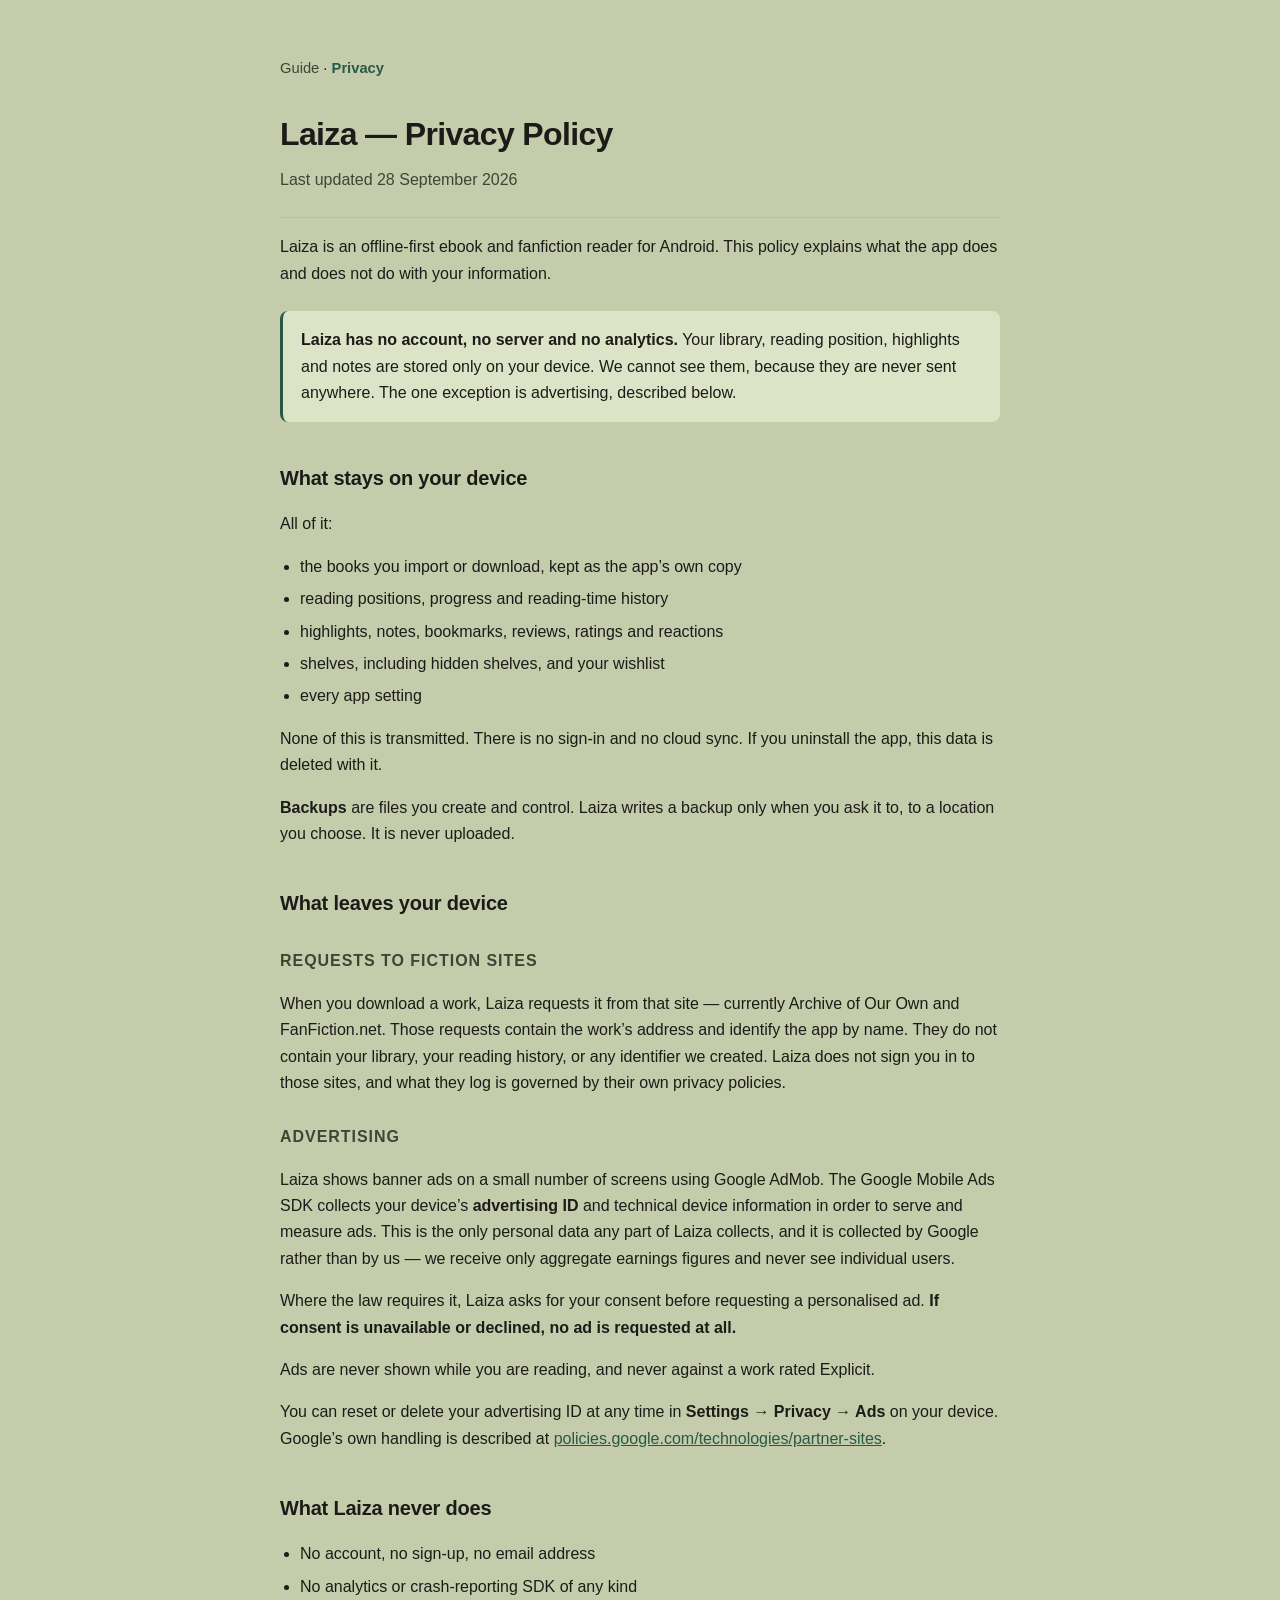
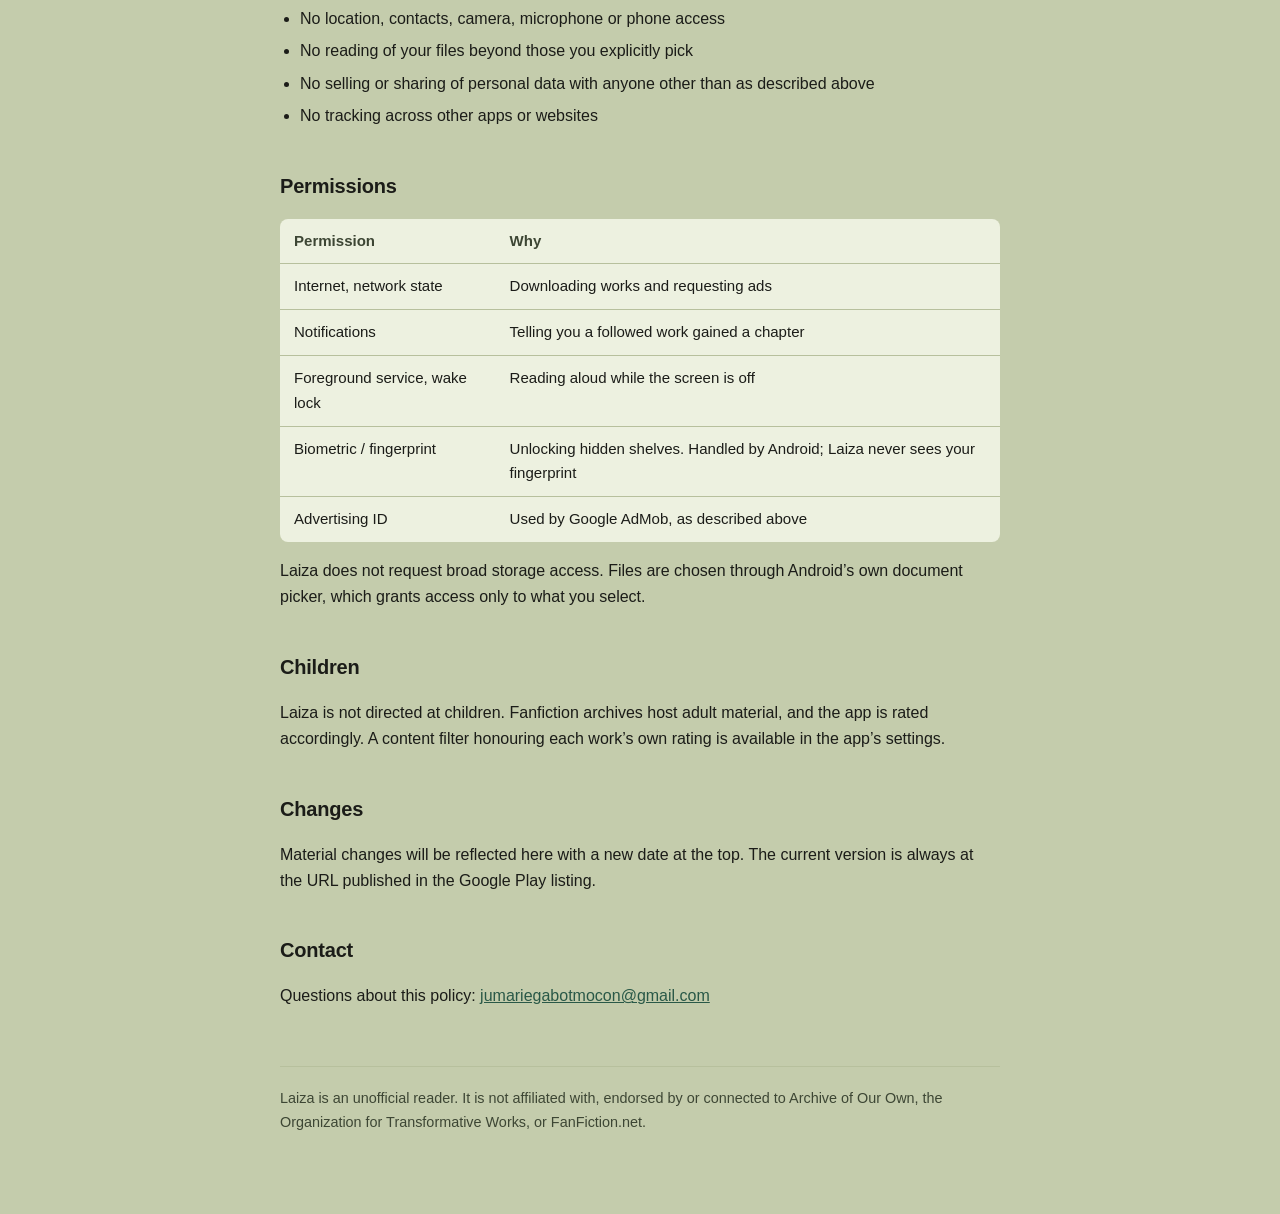
==== privacy.html @ 1eb4a575 "Laiza's public pages: user guide and privacy policy Static HTML, one shared stylesheet, no build ste" ====
<!DOCTYPE html>
<html lang="en">
<head>
<meta charset="utf-8">
<meta name="viewport" content="width=device-width, initial-scale=1">
<title>Laiza — Privacy Policy</title>
<meta name="description" content="Privacy policy for Laiza, an offline-first ebook and fanfiction reader for Android.">
<link rel="stylesheet" href="style.css">
</head>
<body>
<div class="wrap">
<nav><a href="./">Guide</a> · <a href="privacy.html" aria-current="page">Privacy</a></nav>
<header>
  <h1>Laiza — Privacy Policy</h1>
  <p class="sub">Last updated 28 September 2026</p>
</header>

<p>Laiza is an offline-first ebook and fanfiction reader for Android. This policy explains what the app does and does not do with your information.</p>

<div class="lede">
  <p><strong>Laiza has no account, no server and no analytics.</strong> Your library, reading position, highlights and notes are stored only on your device. We cannot see them, because they are never sent anywhere. The one exception is advertising, described below.</p>
</div>

<h2>What stays on your device</h2>
<p>All of it:</p>
<ul>
  <li>the books you import or download, kept as the app’s own copy</li>
  <li>reading positions, progress and reading-time history</li>
  <li>highlights, notes, bookmarks, reviews, ratings and reactions</li>
  <li>shelves, including hidden shelves, and your wishlist</li>
  <li>every app setting</li>
</ul>
<p>None of this is transmitted. There is no sign-in and no cloud sync. If you uninstall the app, this data is deleted with it.</p>
<p><strong>Backups</strong> are files you create and control. Laiza writes a backup only when you ask it to, to a location you choose. It is never uploaded.</p>

<h2>What leaves your device</h2>
<h3>Requests to fiction sites</h3>
<p>When you download a work, Laiza requests it from that site — currently Archive of Our Own and FanFiction.net. Those requests contain the work’s address and identify the app by name. They do not contain your library, your reading history, or any identifier we created. Laiza does not sign you in to those sites, and what they log is governed by their own privacy policies.</p>

<h3>Advertising</h3>
<p>Laiza shows banner ads on a small number of screens using Google AdMob. The Google Mobile Ads SDK collects your device’s <strong>advertising ID</strong> and technical device information in order to serve and measure ads. This is the only personal data any part of Laiza collects, and it is collected by Google rather than by us — we receive only aggregate earnings figures and never see individual users.</p>
<p>Where the law requires it, Laiza asks for your consent before requesting a personalised ad. <strong>If consent is unavailable or declined, no ad is requested at all.</strong></p>
<p>Ads are never shown while you are reading, and never against a work rated Explicit.</p>
<p>You can reset or delete your advertising ID at any time in <strong>Settings → Privacy → Ads</strong> on your device. Google’s own handling is described at <a href="https://policies.google.com/technologies/partner-sites">policies.google.com/technologies/partner-sites</a>.</p>

<h2>What Laiza never does</h2>
<ul>
  <li>No account, no sign-up, no email address</li>
  <li>No analytics or crash-reporting SDK of any kind</li>
  <li>No location, contacts, camera, microphone or phone access</li>
  <li>No reading of your files beyond those you explicitly pick</li>
  <li>No selling or sharing of personal data with anyone other than as described above</li>
  <li>No tracking across other apps or websites</li>
</ul>

<h2>Permissions</h2>
<table>
  <tr><th>Permission</th><th>Why</th></tr>
  <tr><td>Internet, network state</td><td>Downloading works and requesting ads</td></tr>
  <tr><td>Notifications</td><td>Telling you a followed work gained a chapter</td></tr>
  <tr><td>Foreground service, wake lock</td><td>Reading aloud while the screen is off</td></tr>
  <tr><td>Biometric / fingerprint</td><td>Unlocking hidden shelves. Handled by Android; Laiza never sees your fingerprint</td></tr>
  <tr><td>Advertising ID</td><td>Used by Google AdMob, as described above</td></tr>
</table>
<p>Laiza does not request broad storage access. Files are chosen through Android’s own document picker, which grants access only to what you select.</p>

<h2>Children</h2>
<p>Laiza is not directed at children. Fanfiction archives host adult material, and the app is rated accordingly. A content filter honouring each work’s own rating is available in the app’s settings.</p>

<h2>Changes</h2>
<p>Material changes will be reflected here with a new date at the top. The current version is always at the URL published in the Google Play listing.</p>

<h2>Contact</h2>
<p>Questions about this policy: <a href="mailto:jumariegabotmocon@gmail.com">jumariegabotmocon@gmail.com</a></p>

<footer>
  Laiza is an unofficial reader. It is not affiliated with, endorsed by or connected to
  Archive of Our Own, the Organization for Transformative Works, or FanFiction.net.
</footer>
</div>
</body>
</html>
---- style.css ----
:root{
    --page:#C4CCAC; --surface:#EDF1E0; --ink:#1B1C18; --muted:#3D4634;
    --accent:#295847; --rule:#B7C09D; --card:#DCE3C6;
  }
  @media (prefers-color-scheme: dark){
    :root:not([data-theme="light"]){
      --page:#141A12; --surface:#1C241A; --ink:#EDF1E0; --muted:#A9B79A;
      --accent:#8FAE6F; --rule:#2C3828; --card:#222B20;
    }
  }
  :root[data-theme="dark"]{
    --page:#141A12; --surface:#1C241A; --ink:#EDF1E0; --muted:#A9B79A;
    --accent:#8FAE6F; --rule:#2C3828; --card:#222B20;
  }
  *{box-sizing:border-box}
  body{
    margin:0; background:var(--page); color:var(--ink);
    font:16px/1.65 -apple-system,BlinkMacSystemFont,"Segoe UI",Roboto,Helvetica,Arial,sans-serif;
    padding:0 16px;
  }
  .wrap{max-width:720px;margin:0 auto;padding:56px 0 80px}
  header{border-bottom:1px solid var(--rule);padding-bottom:24px;margin-bottom:8px}
  h1{font-size:2rem;margin:0 0 6px;letter-spacing:-.02em}
  .sub{color:var(--muted);margin:0}
  h2{font-size:1.25rem;margin:40px 0 10px;letter-spacing:-.01em}
  h3{font-size:1rem;margin:28px 0 6px;color:var(--muted);text-transform:uppercase;letter-spacing:.06em}
  p,li{color:var(--ink)}
  a{color:var(--accent)}
  .lede{background:var(--card);border-left:3px solid var(--accent);padding:16px 18px;border-radius:8px;margin:24px 0}
  .lede p{margin:0}
  table{width:100%;border-collapse:collapse;margin:16px 0;background:var(--surface);border-radius:8px;overflow:hidden}
  th,td{text-align:left;padding:10px 14px;border-bottom:1px solid var(--rule);font-size:.94rem;vertical-align:top}
  th{color:var(--muted);font-weight:600}
  tr:last-child td{border-bottom:none}
  ul{padding-left:20px}
  li{margin:6px 0}
  footer{margin-top:56px;padding-top:20px;border-top:1px solid var(--rule);color:var(--muted);font-size:.9rem}
  strong{font-weight:650}

nav{font-size:.92rem;margin-bottom:28px}
nav a{color:var(--muted);text-decoration:none;border-bottom:1px solid transparent}
nav a:hover{border-bottom-color:var(--accent);color:var(--accent)}
nav a[aria-current]{color:var(--accent);font-weight:600}
.step{background:var(--surface);border-radius:10px;padding:14px 18px;margin:12px 0}
.step b{display:block;margin-bottom:2px}
.note{border-left:3px solid var(--accent);background:var(--card);padding:14px 18px;border-radius:8px;margin:20px 0}
.note p{margin:0}
.note p + p{margin-top:8px}
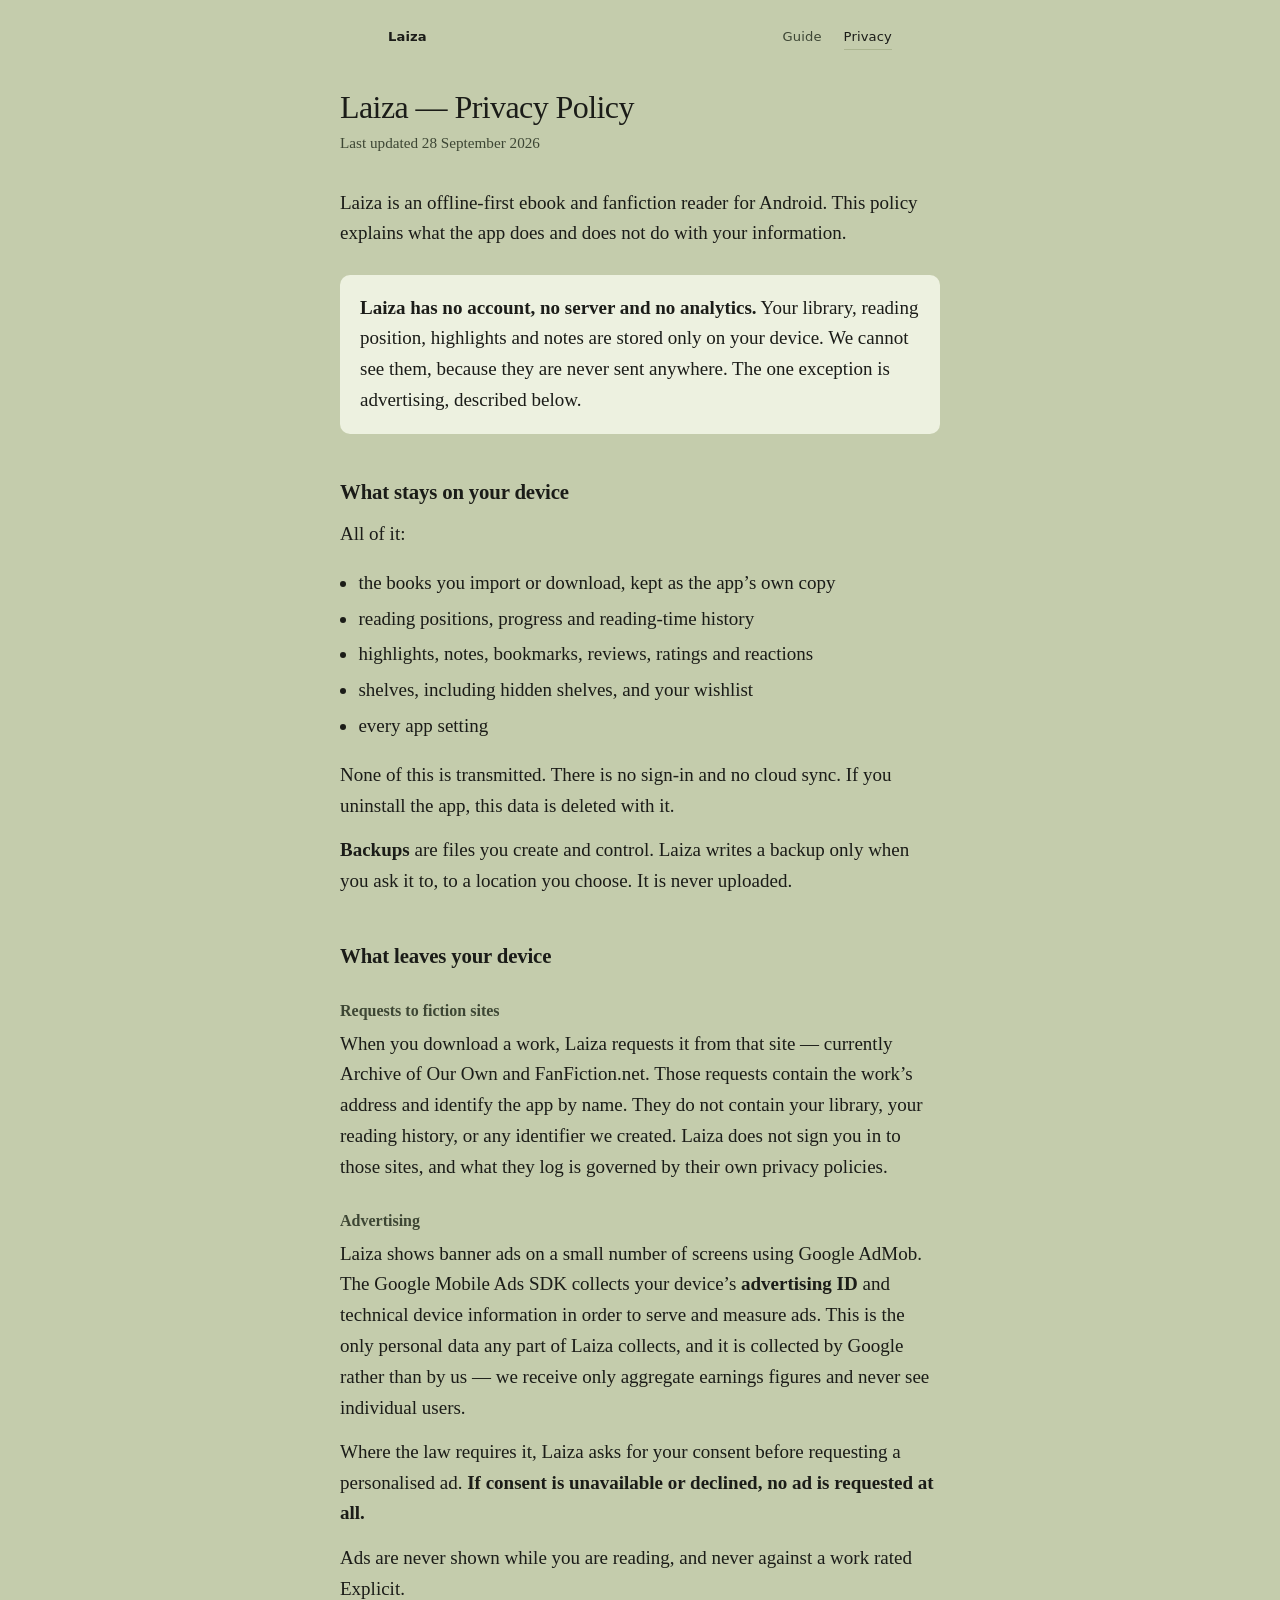
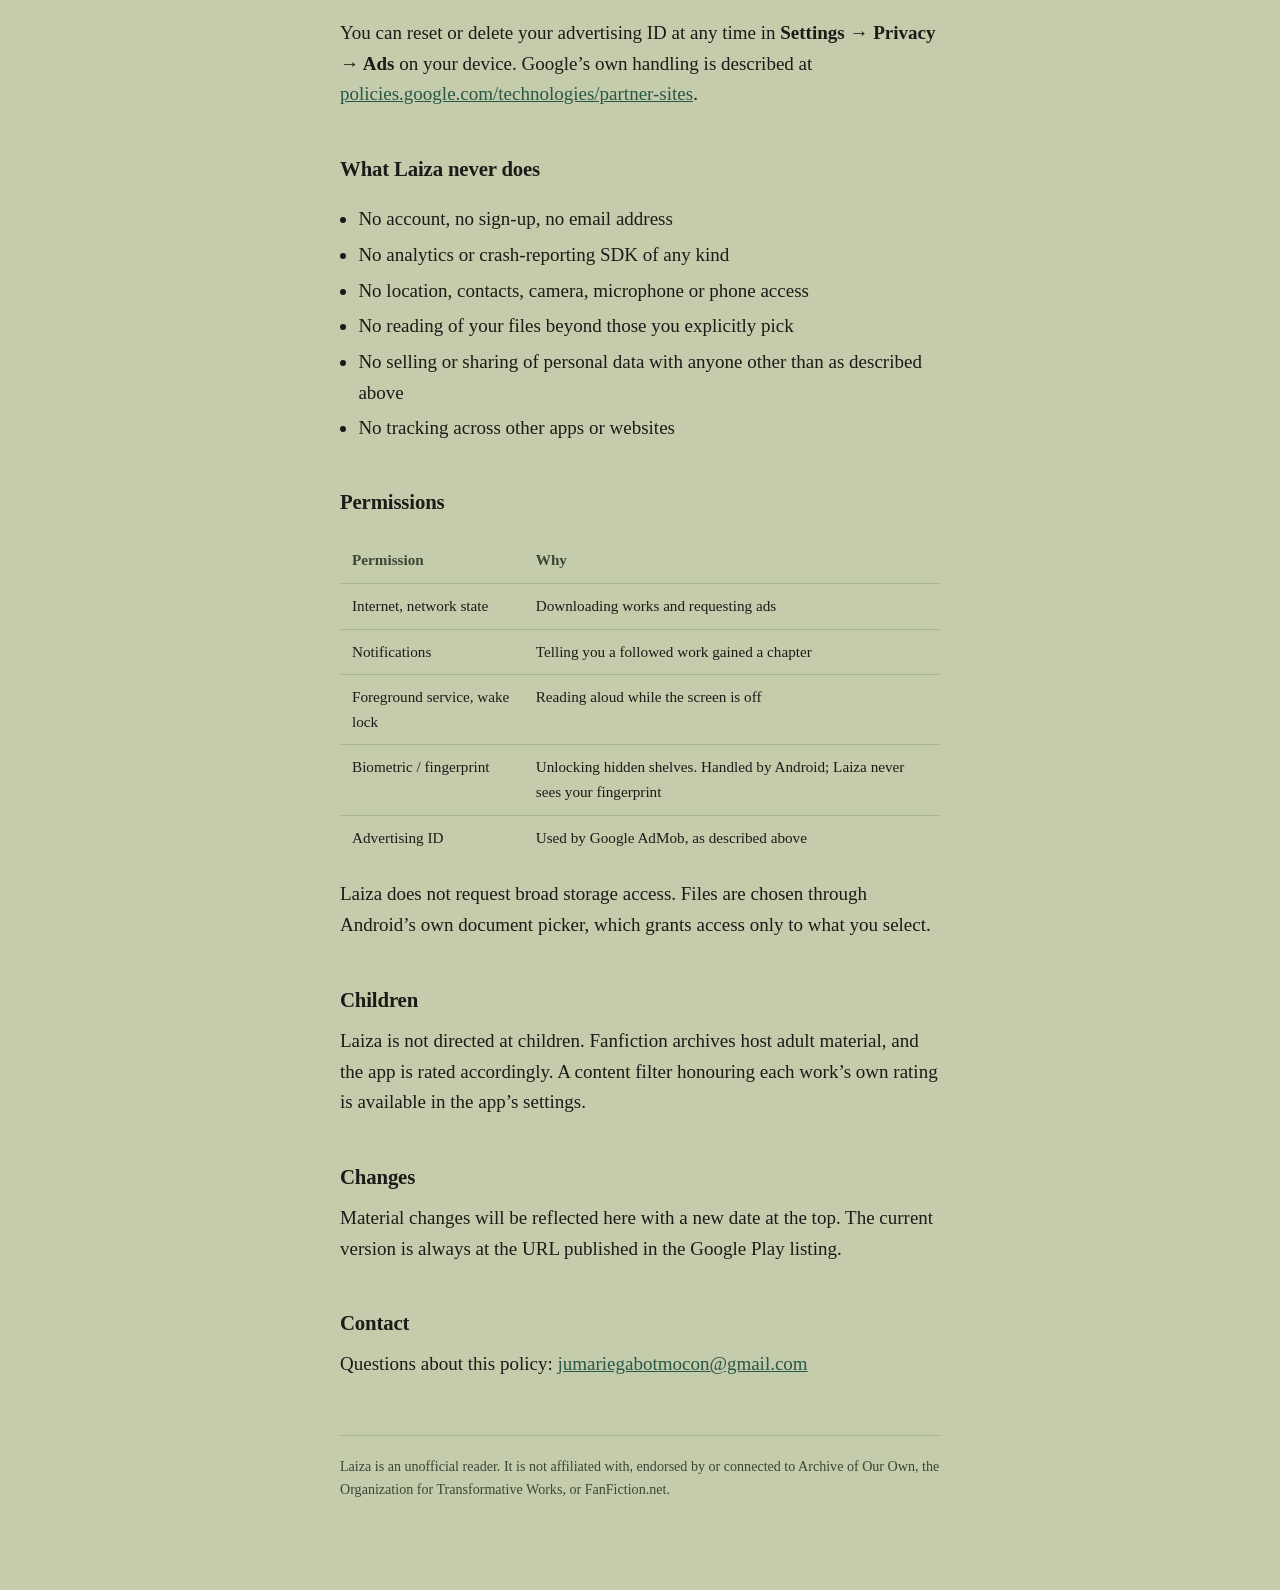
==== commit ed93e4a4: "Introduce the app on the landing page, and move the guide to its own The root page was the guide, wh" ====
--- a/privacy.html
+++ b/privacy.html
@@ -5,11 +5,18 @@
 <meta name="viewport" content="width=device-width, initial-scale=1">
 <title>Laiza — Privacy Policy</title>
 <meta name="description" content="Privacy policy for Laiza, an offline-first ebook and fanfiction reader for Android.">
+<meta name="theme-color" content="#C4CCAC">
 <link rel="stylesheet" href="style.css">
 </head>
 <body>
-<div class="wrap">
-<nav><a href="./">Guide</a> · <a href="privacy.html" aria-current="page">Privacy</a></nav>
+
+<nav>
+  <a class="mark" href="./">Laiza</a>
+  <a href="guide.html">Guide</a>
+  <a href="privacy.html" aria-current="page">Privacy</a>
+</nav>
+
+<div class="doc">
 <header>
   <h1>Laiza — Privacy Policy</h1>
   <p class="sub">Last updated 28 September 2026</p>
--- a/style.css
+++ b/style.css
@@ -1,48 +1,127 @@
 :root{
-    --page:#C4CCAC; --surface:#EDF1E0; --ink:#1B1C18; --muted:#3D4634;
-    --accent:#295847; --rule:#B7C09D; --card:#DCE3C6;
+  --page:#C4CCAC;
+  --ink:#1B1C18;
+  --muted:#3D4634;
+  --paper:#EDF1E0;
+  --deep:#283C2B;
+  --forest:#295847;
+  --gold:#E8C46A;
+  --rule:#AAB48F;
+  --measure:34rem;
+}
+@media (prefers-color-scheme: dark){
+  :root:not([data-theme="light"]){
+    --page:#151C13; --ink:#E7EDDC; --muted:#A3B094; --paper:#1E2719;
+    --deep:#0F160E; --forest:#8FAE6F; --rule:#2E3A28;
   }
-  @media (prefers-color-scheme: dark){
-    :root:not([data-theme="light"]){
-      --page:#141A12; --surface:#1C241A; --ink:#EDF1E0; --muted:#A9B79A;
-      --accent:#8FAE6F; --rule:#2C3828; --card:#222B20;
-    }
-  }
-  :root[data-theme="dark"]{
-    --page:#141A12; --surface:#1C241A; --ink:#EDF1E0; --muted:#A9B79A;
-    --accent:#8FAE6F; --rule:#2C3828; --card:#222B20;
-  }
-  *{box-sizing:border-box}
-  body{
-    margin:0; background:var(--page); color:var(--ink);
-    font:16px/1.65 -apple-system,BlinkMacSystemFont,"Segoe UI",Roboto,Helvetica,Arial,sans-serif;
-    padding:0 16px;
-  }
-  .wrap{max-width:720px;margin:0 auto;padding:56px 0 80px}
-  header{border-bottom:1px solid var(--rule);padding-bottom:24px;margin-bottom:8px}
-  h1{font-size:2rem;margin:0 0 6px;letter-spacing:-.02em}
-  .sub{color:var(--muted);margin:0}
-  h2{font-size:1.25rem;margin:40px 0 10px;letter-spacing:-.01em}
-  h3{font-size:1rem;margin:28px 0 6px;color:var(--muted);text-transform:uppercase;letter-spacing:.06em}
-  p,li{color:var(--ink)}
-  a{color:var(--accent)}
-  .lede{background:var(--card);border-left:3px solid var(--accent);padding:16px 18px;border-radius:8px;margin:24px 0}
-  .lede p{margin:0}
-  table{width:100%;border-collapse:collapse;margin:16px 0;background:var(--surface);border-radius:8px;overflow:hidden}
-  th,td{text-align:left;padding:10px 14px;border-bottom:1px solid var(--rule);font-size:.94rem;vertical-align:top}
-  th{color:var(--muted);font-weight:600}
-  tr:last-child td{border-bottom:none}
-  ul{padding-left:20px}
-  li{margin:6px 0}
-  footer{margin-top:56px;padding-top:20px;border-top:1px solid var(--rule);color:var(--muted);font-size:.9rem}
-  strong{font-weight:650}
+}
+*{box-sizing:border-box}
+html{-webkit-text-size-adjust:100%}
+body{
+  margin:0;
+  background:var(--page);
+  color:var(--ink);
+  font-family:ui-serif,"Iowan Old Style",Georgia,"Palatino Linotype",serif;
+  font-size:19px;
+  line-height:1.62;
+}
+.wrap{max-width:var(--measure);margin:0 auto;padding:0 20px}
 
-nav{font-size:.92rem;margin-bottom:28px}
-nav a{color:var(--muted);text-decoration:none;border-bottom:1px solid transparent}
-nav a:hover{border-bottom-color:var(--accent);color:var(--accent)}
-nav a[aria-current]{color:var(--accent);font-weight:600}
-.step{background:var(--surface);border-radius:10px;padding:14px 18px;margin:12px 0}
-.step b{display:block;margin-bottom:2px}
-.note{border-left:3px solid var(--accent);background:var(--card);padding:14px 18px;border-radius:8px;margin:20px 0}
+/* nav ------------------------------------------------------------------ */
+nav{
+  display:flex;align-items:baseline;gap:22px;
+  max-width:var(--measure);margin:0 auto;padding:26px 20px 0;
+  font-family:system-ui,-apple-system,"Segoe UI",Roboto,sans-serif;
+  font-size:.82rem;letter-spacing:.01em;
+}
+nav .mark{font-family:inherit;font-weight:650;color:var(--ink);margin-right:auto;text-decoration:none}
+nav a{color:var(--muted);text-decoration:none;padding-bottom:2px;border-bottom:1px solid transparent}
+nav a:hover,nav a:focus-visible{color:var(--forest);border-bottom-color:var(--forest)}
+nav a[aria-current]{color:var(--ink);border-bottom-color:var(--rule)}
+
+/* hero ----------------------------------------------------------------- */
+.hero{padding:16vh 0 0}
+h1{
+  font-size:clamp(2.1rem,7vw,3.1rem);
+  line-height:1.12;
+  font-weight:400;
+  letter-spacing:-.018em;
+  margin:0 0 1.1rem;
+  text-wrap:balance;
+}
+.hero p{font-size:1.06rem;margin:0 0 1.1rem;color:var(--ink)}
+.hero p.quiet{color:var(--muted);font-size:.98rem}
+
+/* the one bold moment: a real highlight -------------------------------- */
+.hl{
+  background-image:linear-gradient(var(--gold),var(--gold));
+  background-repeat:no-repeat;
+  background-position:0 88%;
+  background-size:0 42%;
+  padding:0 .06em;
+  animation:draw .62s cubic-bezier(.4,.5,.2,1) .75s forwards;
+  border-radius:1px;
+}
+@keyframes draw{to{background-size:100% 42%}}
+@media (prefers-reduced-motion:reduce){
+  .hl{animation:none;background-size:100% 42%}
+}
+
+/* body ----------------------------------------------------------------- */
+main{padding:10vh 0 0}
+section{margin:0 0 3.2rem}
+h2{
+  font-size:1.14rem;font-weight:650;letter-spacing:-.008em;
+  margin:0 0 .5rem;
+}
+p{margin:0 0 .85rem}
+.dim{color:var(--muted)}
+a{color:var(--forest)}
+
+/* closing -------------------------------------------------------------- */
+.close{
+  background:var(--deep);
+  color:var(--paper);
+  margin-top:8vh;
+  padding:4.5rem 0 3rem;
+}
+.close .wrap{max-width:var(--measure)}
+.close h2{color:var(--paper);font-size:1.5rem;margin-bottom:.9rem;font-weight:400}
+.close p{color:#BFCBB4}
+.close .links{
+  display:flex;flex-wrap:wrap;gap:1.6rem;margin-top:1.8rem;
+  font-family:system-ui,-apple-system,"Segoe UI",Roboto,sans-serif;font-size:.9rem;
+}
+.close .links a{
+  color:var(--paper);text-decoration:none;
+  border-bottom:1px solid rgba(237,241,224,.42);padding-bottom:3px;
+}
+.close .links a:hover,.close .links a:focus-visible{border-bottom-color:var(--gold);color:var(--gold)}
+.fine{
+  margin-top:3rem;padding-top:1.4rem;border-top:1px solid rgba(237,241,224,.16);
+  font-family:system-ui,-apple-system,"Segoe UI",Roboto,sans-serif;
+  font-size:.78rem;line-height:1.6;color:#94A38A;
+}
+
+/* inner pages ---------------------------------------------------------- */
+.doc{max-width:40rem;margin:0 auto;padding:40px 20px 90px}
+.doc header{margin-bottom:2rem}
+.doc h1{font-size:2rem;margin-bottom:.3rem}
+.sub{color:var(--muted);margin:0;font-size:.95rem}
+.doc h2{font-size:1.3rem;margin:2.6rem 0 .6rem;font-weight:650}
+.doc h3{font-size:1rem;margin:1.6rem 0 .3rem;color:var(--muted);font-weight:650}
+.lede{background:var(--paper);border-radius:10px;padding:18px 20px;margin:1.6rem 0}
+.lede p{margin:0}
+.step{background:var(--paper);border-radius:10px;padding:14px 18px;margin:.8rem 0}
+.step b{display:block;margin-bottom:.15rem}
+.note{background:var(--paper);border-left:3px solid var(--forest);border-radius:8px;padding:14px 18px;margin:1.4rem 0}
 .note p{margin:0}
-.note p + p{margin-top:8px}
+.note p+p{margin-top:.6rem}
+table{width:100%;border-collapse:collapse;margin:1.2rem 0;font-size:.95rem}
+th,td{text-align:left;padding:10px 12px;border-bottom:1px solid var(--rule);vertical-align:top}
+th{color:var(--muted);font-weight:650}
+tr:last-child td,tr:last-child th{border-bottom:none}
+ul{padding-left:1.15rem}
+li{margin:.3rem 0}
+footer{margin-top:3.4rem;padding-top:1.2rem;border-top:1px solid var(--rule);color:var(--muted);font-size:.88rem}
+:focus-visible{outline:2px solid var(--forest);outline-offset:3px;border-radius:2px}
